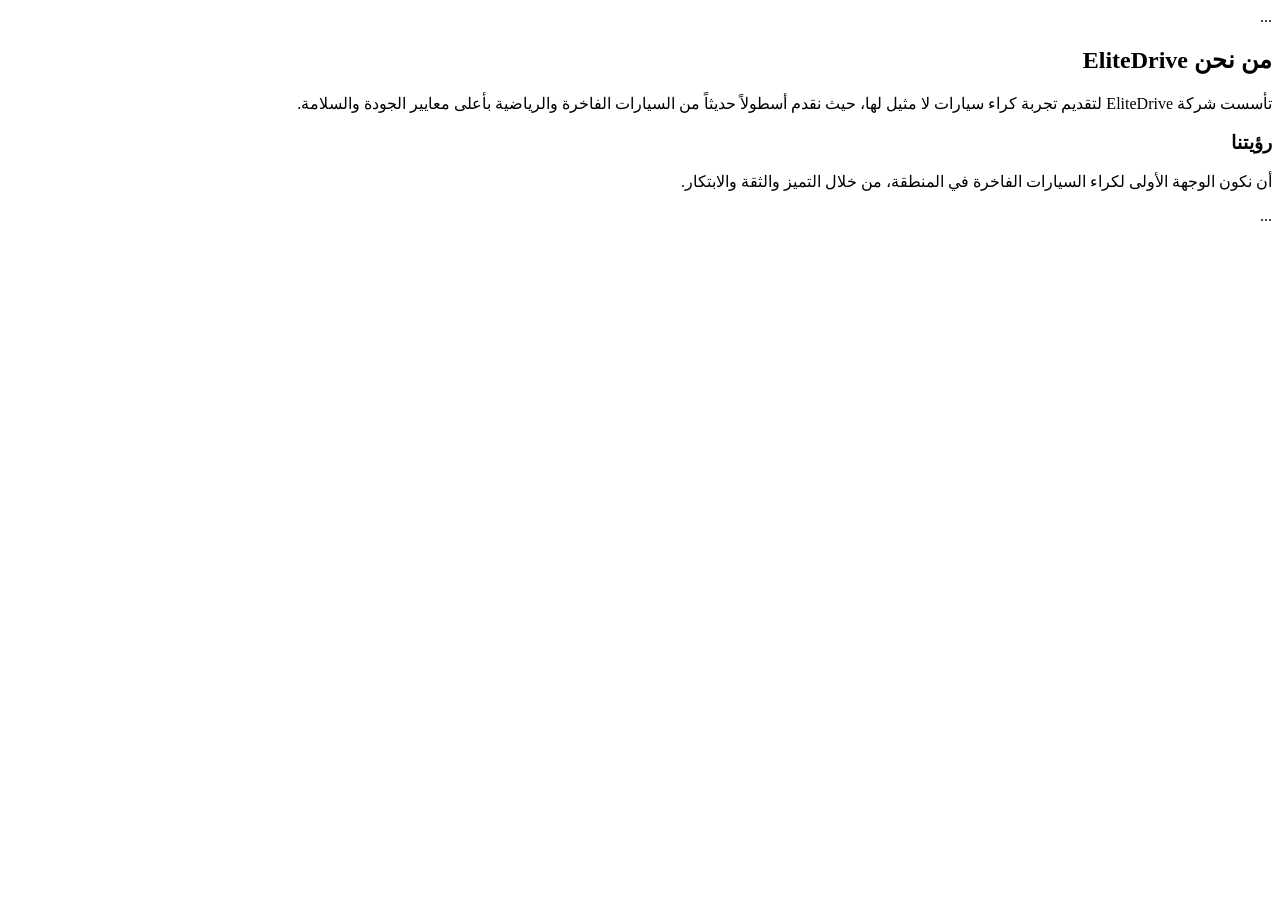
==== about.html @ 100b5f38 "Create about.html" ====
<!DOCTYPE html>
<html lang="ar" dir="rtl">
<head><meta charset="UTF-8"><meta name="viewport" content="width=device-width, initial-scale=1.0"><title>من نحن | EliteDrive</title><link rel="stylesheet" href="css/common.css"><link rel="stylesheet" href="css/about.css"></head>
<body><nav>...</nav><div class="container about-hero"><h2>من نحن <span>EliteDrive</span></h2><p>تأسست شركة EliteDrive لتقديم تجربة كراء سيارات لا مثيل لها، حيث نقدم أسطولاً حديثاً من السيارات الفاخرة والرياضية بأعلى معايير الجودة والسلامة.</p><div class="vision"><h3>رؤيتنا</h3><p>أن نكون الوجهة الأولى لكراء السيارات الفاخرة في المنطقة، من خلال التميز والثقة والابتكار.</p></div></div><footer>...</footer><script src="js/global.js"></script><script src="js/about.js"></script></body>
</html>
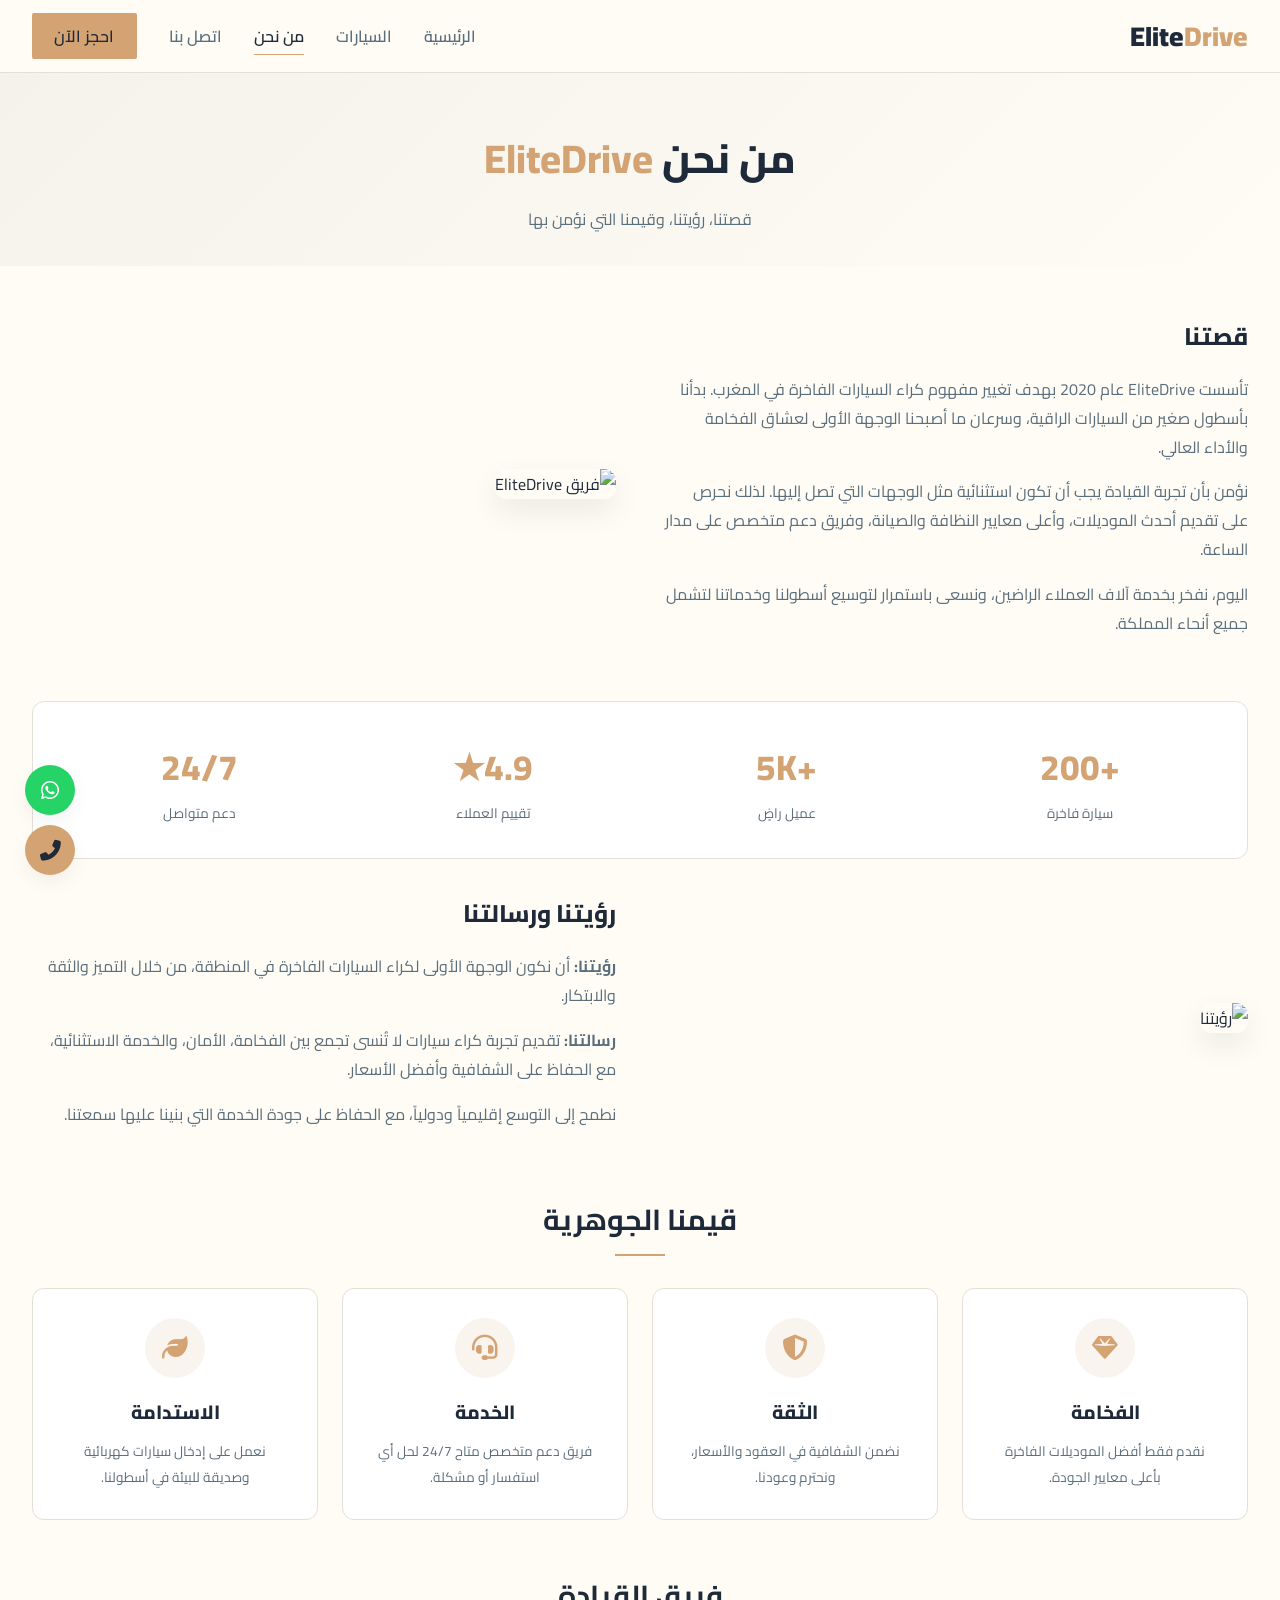
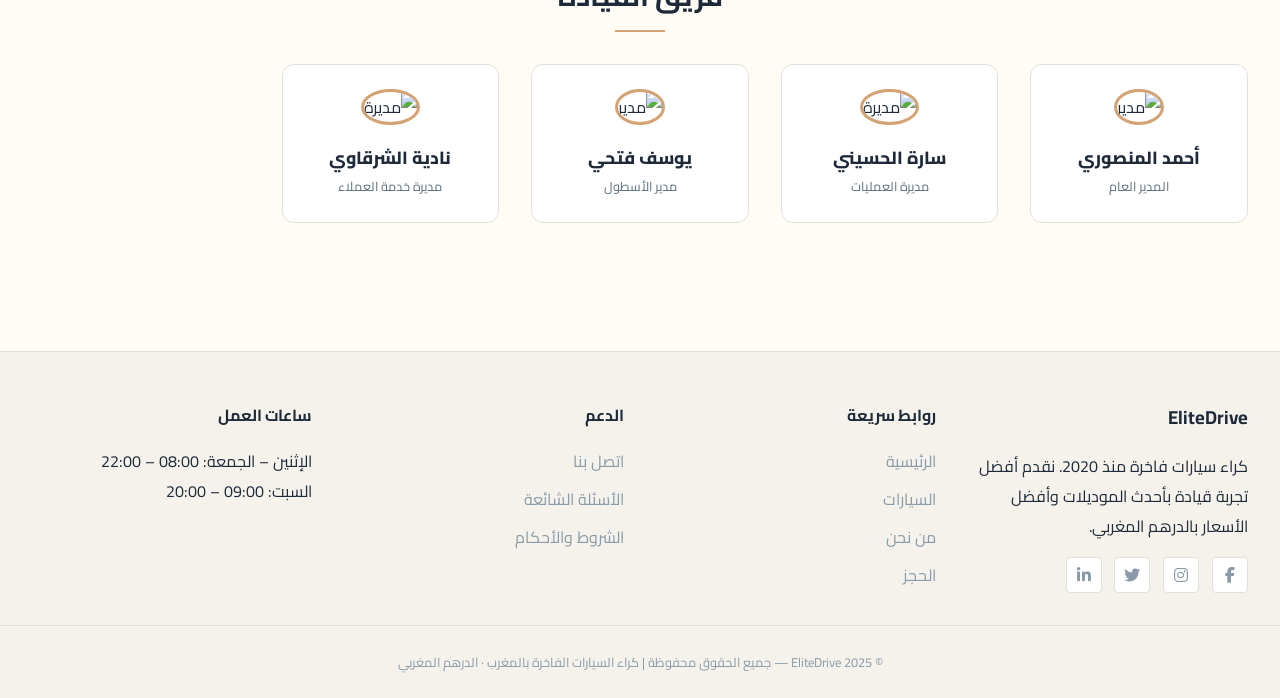
==== commit 7b63642e: "Update about.html" ====
--- a/about.html
+++ b/about.html
@@ -1,5 +1,368 @@
 <!DOCTYPE html>
 <html lang="ar" dir="rtl">
-<head><meta charset="UTF-8"><meta name="viewport" content="width=device-width, initial-scale=1.0"><title>من نحن | EliteDrive</title><link rel="stylesheet" href="css/common.css"><link rel="stylesheet" href="css/about.css"></head>
-<body><nav>...</nav><div class="container about-hero"><h2>من نحن <span>EliteDrive</span></h2><p>تأسست شركة EliteDrive لتقديم تجربة كراء سيارات لا مثيل لها، حيث نقدم أسطولاً حديثاً من السيارات الفاخرة والرياضية بأعلى معايير الجودة والسلامة.</p><div class="vision"><h3>رؤيتنا</h3><p>أن نكون الوجهة الأولى لكراء السيارات الفاخرة في المنطقة، من خلال التميز والثقة والابتكار.</p></div></div><footer>...</footer><script src="js/global.js"></script><script src="js/about.js"></script></body>
+<head>
+  <meta charset="UTF-8">
+  <meta name="viewport" content="width=device-width, initial-scale=1.0, viewport-fit=cover">
+  <meta name="description" content="EliteDrive - من نحن. تعرف على قصتنا ورؤيتنا وخدماتنا في مجال كراء السيارات الفاخرة بالمغرب.">
+  <title>EliteDrive | من نحن</title>
+  <link href="https://fonts.googleapis.com/css2?family=Cairo:wght@300;400;500;600;700;800;900&display=swap" rel="stylesheet">
+  <link rel="stylesheet" href="https://cdnjs.cloudflare.com/ajax/libs/font-awesome/6.4.0/css/all.min.css">
+  <style>
+    :root {
+      --primary: #2c7da0;
+      --primary-light: #489fb5;
+      --primary-dark: #1f5e7a;
+      --secondary: #d4a373;
+      --secondary-light: #e0b98c;
+      --secondary-dark: #b8824f;
+      --light-bg: #fefcf5;
+      --light-bg-alt: #f4f2eb;
+      --card-bg: #ffffff;
+      --text-dark: #1e2a3a;
+      --text-muted: #5a6e7c;
+      --text-dim: #8a9aa8;
+      --border-light: #e2e0d8;
+      --border-hover: #d4a373;
+      --radius: 4px;
+      --radius-lg: 12px;
+      --shadow-sm: 0 8px 20px rgba(0,0,0,0.05);
+      --shadow-md: 0 12px 30px rgba(0,0,0,0.08);
+    }
+    * { margin: 0; padding: 0; box-sizing: border-box; }
+    body {
+      font-family: 'Cairo', sans-serif;
+      background: var(--light-bg);
+      color: var(--text-dark);
+      scroll-behavior: smooth;
+      overflow-x: hidden;
+    }
+    ::-webkit-scrollbar { width: 5px; }
+    ::-webkit-scrollbar-track { background: var(--border-light); }
+    ::-webkit-scrollbar-thumb { background: var(--secondary); border-radius: 10px; }
+    .container { max-width: 1280px; margin: 0 auto; padding: 0 2rem; }
+    .btn {
+      display: inline-flex; align-items: center; gap: 8px; padding: 12px 28px;
+      border-radius: 2px; font-weight: 700; font-size: 0.9rem; cursor: pointer;
+      text-decoration: none; transition: all 0.3s; border: none;
+    }
+    .btn-gold {
+      background: var(--secondary); color: var(--text-dark);
+    }
+    .btn-gold:hover { background: var(--secondary-light); transform: translateY(-2px); box-shadow: 0 8px 20px rgba(212,163,115,0.25); }
+    /* Navbar */
+    .navbar {
+      position: sticky; top: 0; z-index: 1000;
+      background: rgba(254,252,245,0.92); backdrop-filter: blur(16px);
+      border-bottom: 1px solid var(--border-light); transition: all 0.3s;
+    }
+    .navbar.scrolled { background: rgba(254,252,245,0.98); box-shadow: var(--shadow-sm); }
+    .nav-container {
+      max-width: 1400px; margin: 0 auto; padding: 0 2rem;
+      height: 72px; display: flex; align-items: center; justify-content: space-between;
+    }
+    .logo a {
+      font-size: 1.7rem; font-weight: 900; color: var(--text-dark); text-decoration: none;
+    }
+    .logo span { color: var(--secondary); }
+    .nav-menu {
+      display: flex; gap: 2rem; list-style: none;
+    }
+    .nav-menu a {
+      text-decoration: none; color: var(--text-muted); font-weight: 600;
+      transition: 0.3s; position: relative;
+    }
+    .nav-menu a::after {
+      content: ''; position: absolute; bottom: -4px; right: 0;
+      width: 0; height: 1px; background: var(--secondary); transition: width 0.3s;
+    }
+    .nav-menu a:hover, .nav-menu a.active { color: var(--text-dark); }
+    .nav-menu a:hover::after, .nav-menu a.active::after { width: 100%; }
+    .btn-book-nav {
+      background: var(--secondary); color: var(--text-dark) !important;
+      padding: 0.5rem 1.4rem; border-radius: 2px;
+    }
+    .nav-toggle {
+      display: none; background: none; border: 1px solid var(--border-light);
+      width: 42px; height: 42px; border-radius: var(--radius);
+      font-size: 1.1rem; cursor: pointer; color: var(--text-dark);
+    }
+    .nav-toggle:hover { border-color: var(--secondary); color: var(--secondary); }
+    /* Page Header */
+    .page-header {
+      background: linear-gradient(135deg, var(--light-bg-alt), var(--light-bg));
+      padding: 3rem 0 2rem; text-align: center;
+    }
+    .page-header h1 { font-size: 2.5rem; font-weight: 800; color: var(--text-dark); }
+    .page-header h1 span { color: var(--secondary); }
+    .page-header p { color: var(--text-muted); margin-top: 0.5rem; max-width: 700px; margin-left: auto; margin-right: auto; }
+    /* About Content */
+    .about-section { padding: 3rem 0; }
+    .about-grid {
+      display: grid; grid-template-columns: 1fr 1fr; gap: 3rem;
+      align-items: center; margin-bottom: 3rem;
+    }
+    .about-text p { color: var(--text-muted); line-height: 1.8; margin-bottom: 1rem; }
+    .about-text h3 { font-size: 1.5rem; font-weight: 800; margin-bottom: 1rem; color: var(--text-dark); }
+    .about-image img {
+      width: 100%; border-radius: var(--radius-lg); box-shadow: var(--shadow-md);
+    }
+    .stats-grid {
+      display: grid; grid-template-columns: repeat(4, 1fr); gap: 1.5rem;
+      background: var(--card-bg); padding: 2rem; border-radius: var(--radius-lg);
+      border: 1px solid var(--border-light); margin: 2rem 0;
+    }
+    .stat-item { text-align: center; }
+    .stat-number { font-size: 2.2rem; font-weight: 800; color: var(--secondary); }
+    .stat-label { font-size: 0.85rem; color: var(--text-muted); }
+    .values-grid {
+      display: grid; grid-template-columns: repeat(auto-fill, minmax(250px, 1fr));
+      gap: 1.5rem; margin: 2rem 0;
+    }
+    .value-card {
+      background: var(--card-bg); border: 1px solid var(--border-light);
+      border-radius: var(--radius-lg); padding: 1.8rem; text-align: center;
+      transition: 0.3s;
+    }
+    .value-card:hover { transform: translateY(-5px); border-color: var(--border-hover); }
+    .value-icon {
+      width: 60px; height: 60px; background: rgba(212,163,115,0.12);
+      border-radius: 50%; display: flex; align-items: center; justify-content: center;
+      margin: 0 auto 1rem; color: var(--secondary); font-size: 1.6rem;
+    }
+    .value-card h4 { font-size: 1.2rem; font-weight: 800; margin-bottom: 0.5rem; }
+    .value-card p { font-size: 0.85rem; color: var(--text-muted); }
+    .team-grid {
+      display: grid; grid-template-columns: repeat(auto-fill, minmax(200px, 1fr));
+      gap: 2rem; margin: 2rem 0;
+    }
+    .team-card {
+      background: var(--card-bg); border: 1px solid var(--border-light);
+      border-radius: var(--radius-lg); padding: 1.5rem; text-align: center;
+    }
+    .team-card img {
+      width: 100px; height: 100px; border-radius: 50%; object-fit: cover;
+      margin-bottom: 1rem; border: 3px solid var(--secondary);
+    }
+    .team-card h4 { font-size: 1.1rem; font-weight: 800; }
+    .team-card p { font-size: 0.8rem; color: var(--text-muted); }
+    /* Footer */
+    .footer {
+      background: var(--light-bg-alt); border-top: 1px solid var(--border-light);
+      padding: 3rem 0 1.5rem; margin-top: 3rem;
+    }
+    .footer-container {
+      max-width: 1280px; margin: auto; display: flex; flex-wrap: wrap;
+      gap: 2rem; padding: 0 2rem;
+    }
+    .footer-col { flex: 1; min-width: 180px; }
+    .footer-col h3, .footer-col h4 { color: var(--text-dark); margin-bottom: 1rem; }
+    .footer-col a { color: var(--text-dim); text-decoration: none; display: block; margin-bottom: 0.5rem; transition: 0.2s; }
+    .footer-col a:hover { color: var(--secondary); }
+    .social-links { display: flex; gap: 0.8rem; margin-top: 1rem; }
+    .social-links a {
+      width: 36px; height: 36px; background: var(--card-bg);
+      border: 1px solid var(--border-light); border-radius: var(--radius);
+      display: flex; align-items: center; justify-content: center;
+      color: var(--text-dim); transition: 0.2s;
+    }
+    .social-links a:hover { background: var(--secondary); color: var(--text-dark); border-color: var(--secondary); }
+    .footer-bottom { text-align: center; padding-top: 1.5rem; margin-top: 1.5rem; border-top: 1px solid var(--border-light); font-size: 0.8rem; color: var(--text-dim); }
+    /* Floating Buttons */
+    .floaters {
+      position: fixed; bottom: 25px; left: 25px;
+      display: flex; flex-direction: column; gap: 10px; z-index: 999;
+    }
+    .floater {
+      width: 50px; height: 50px; border-radius: 50%;
+      display: flex; align-items: center; justify-content: center;
+      font-size: 1.3rem; text-decoration: none; transition: 0.3s;
+      box-shadow: var(--shadow-sm); cursor: pointer; border: none;
+    }
+    .floater-wa { background: #25d366; color: #fff; }
+    .floater-call { background: var(--secondary); color: var(--text-dark); }
+    .floater-top { background: var(--card-bg); color: var(--text-muted); border: 1px solid var(--border-light); display: none; }
+    .floater:hover { transform: scale(1.08); }
+    /* Reveal */
+    .reveal { opacity: 0; transform: translateY(25px); transition: all 0.6s ease; }
+    .reveal.in { opacity: 1; transform: translateY(0); }
+    /* Responsive */
+    @media (max-width: 992px) {
+      .about-grid { grid-template-columns: 1fr; }
+      .stats-grid { grid-template-columns: repeat(2, 1fr); }
+    }
+    @media (max-width: 768px) {
+      .nav-menu { display: none; flex-direction: column; position: fixed; top: 72px; left: 0; right: 0;
+        background: var(--card-bg); padding: 1.5rem; gap: 1.2rem; border-bottom: 1px solid var(--border-light); }
+      .nav-menu.open { display: flex; }
+      .nav-toggle { display: flex; align-items: center; justify-content: center; }
+      .container { padding: 0 1.2rem; }
+      .page-header h1 { font-size: 2rem; }
+      .stats-grid { grid-template-columns: 1fr 1fr; gap: 1rem; }
+      .team-grid { grid-template-columns: repeat(auto-fill, minmax(150px, 1fr)); }
+    }
+  </style>
+</head>
+<body>
+
+<nav class="navbar" id="navbar">
+  <div class="nav-container">
+    <div class="logo"><a href="index.html">Elite<span>Drive</span></a></div>
+    <button class="nav-toggle" id="navToggle"><i class="fas fa-bars"></i></button>
+    <ul class="nav-menu" id="navMenu">
+      <li><a href="index.html">الرئيسية</a></li>
+      <li><a href="cars.html">السيارات</a></li>
+      <li><a href="about.html" class="active">من نحن</a></li>
+      <li><a href="contact.html">اتصل بنا</a></li>
+      <li><a href="booking.html" class="btn-book-nav">احجز الآن</a></li>
+    </ul>
+  </div>
+</nav>
+
+<section class="page-header">
+  <div class="container">
+    <h1>من نحن <span>EliteDrive</span></h1>
+    <p>قصتنا، رؤيتنا، وقيمنا التي نؤمن بها</p>
+  </div>
+</section>
+
+<section class="about-section">
+  <div class="container">
+    <div class="about-grid reveal">
+      <div class="about-text">
+        <h3>قصتنا</h3>
+        <p>تأسست EliteDrive عام 2020 بهدف تغيير مفهوم كراء السيارات الفاخرة في المغرب. بدأنا بأسطول صغير من السيارات الراقية، وسرعان ما أصبحنا الوجهة الأولى لعشاق الفخامة والأداء العالي.</p>
+        <p>نؤمن بأن تجربة القيادة يجب أن تكون استثنائية مثل الوجهات التي تصل إليها. لذلك نحرص على تقديم أحدث الموديلات، وأعلى معايير النظافة والصيانة، وفريق دعم متخصص على مدار الساعة.</p>
+        <p>اليوم، نفخر بخدمة آلاف العملاء الراضين، ونسعى باستمرار لتوسيع أسطولنا وخدماتنا لتشمل جميع أنحاء المملكة.</p>
+      </div>
+      <div class="about-image">
+        <img src="https://images.unsplash.com/photo-1494976388531-d1058494cdd8?w=600&auto=format" alt="فريق EliteDrive">
+      </div>
+    </div>
+
+    <div class="stats-grid reveal">
+      <div class="stat-item"><div class="stat-number">+200</div><div class="stat-label">سيارة فاخرة</div></div>
+      <div class="stat-item"><div class="stat-number">+5K</div><div class="stat-label">عميل راضٍ</div></div>
+      <div class="stat-item"><div class="stat-number">4.9★</div><div class="stat-label">تقييم العملاء</div></div>
+      <div class="stat-item"><div class="stat-number">24/7</div><div class="stat-label">دعم متواصل</div></div>
+    </div>
+
+    <div class="about-grid reveal" style="direction: rtl;">
+      <div class="about-image">
+        <img src="https://images.unsplash.com/photo-1568605117036-5fe5e7bab0b7?w=600&auto=format" alt="رؤيتنا">
+      </div>
+      <div class="about-text">
+        <h3>رؤيتنا ورسالتنا</h3>
+        <p><strong>رؤيتنا:</strong> أن نكون الوجهة الأولى لكراء السيارات الفاخرة في المنطقة، من خلال التميز والثقة والابتكار.</p>
+        <p><strong>رسالتنا:</strong> تقديم تجربة كراء سيارات لا تُنسى تجمع بين الفخامة، الأمان، والخدمة الاستثنائية، مع الحفاظ على الشفافية وأفضل الأسعار.</p>
+        <p>نطمح إلى التوسع إقليمياً ودولياً، مع الحفاظ على جودة الخدمة التي بنينا عليها سمعتنا.</p>
+      </div>
+    </div>
+
+    <div class="section-header reveal" style="text-align: center; margin: 3rem 0 1.5rem;">
+      <h2 style="font-size: 1.8rem;">قيمنا <span>الجوهرية</span></h2>
+      <div style="width: 50px; height: 2px; background: var(--secondary); margin: 0.5rem auto;"></div>
+    </div>
+    <div class="values-grid reveal">
+      <div class="value-card"><div class="value-icon"><i class="fas fa-gem"></i></div><h4>الفخامة</h4><p>نقدم فقط أفضل الموديلات الفاخرة بأعلى معايير الجودة.</p></div>
+      <div class="value-card"><div class="value-icon"><i class="fas fa-shield-alt"></i></div><h4>الثقة</h4><p>نضمن الشفافية في العقود والأسعار، ونحترم وعودنا.</p></div>
+      <div class="value-card"><div class="value-icon"><i class="fas fa-headset"></i></div><h4>الخدمة</h4><p>فريق دعم متخصص متاح 24/7 لحل أي استفسار أو مشكلة.</p></div>
+      <div class="value-card"><div class="value-icon"><i class="fas fa-leaf"></i></div><h4>الاستدامة</h4><p>نعمل على إدخال سيارات كهربائية وصديقة للبيئة في أسطولنا.</p></div>
+    </div>
+
+    <div class="section-header reveal" style="text-align: center; margin: 3rem 0 1.5rem;">
+      <h2 style="font-size: 1.8rem;">فريق <span>القيادة</span></h2>
+      <div style="width: 50px; height: 2px; background: var(--secondary); margin: 0.5rem auto;"></div>
+    </div>
+    <div class="team-grid reveal">
+      <div class="team-card"><img src="https://randomuser.me/api/portraits/men/32.jpg" alt="مدير"><h4>أحمد المنصوري</h4><p>المدير العام</p></div>
+      <div class="team-card"><img src="https://randomuser.me/api/portraits/women/68.jpg" alt="مديرة"><h4>سارة الحسيني</h4><p>مديرة العمليات</p></div>
+      <div class="team-card"><img src="https://randomuser.me/api/portraits/men/45.jpg" alt="مدير"><h4>يوسف فتحي</h4><p>مدير الأسطول</p></div>
+      <div class="team-card"><img src="https://randomuser.me/api/portraits/women/22.jpg" alt="مديرة"><h4>نادية الشرقاوي</h4><p>مديرة خدمة العملاء</p></div>
+    </div>
+  </div>
+</section>
+
+<footer class="footer">
+  <div class="footer-container">
+    <div class="footer-col">
+      <h3>EliteDrive</h3>
+      <p>كراء سيارات فاخرة منذ 2020. نقدم أفضل تجربة قيادة بأحدث الموديلات وأفضل الأسعار بالدرهم المغربي.</p>
+      <div class="social-links">
+        <a href="#"><i class="fab fa-facebook-f"></i></a>
+        <a href="#"><i class="fab fa-instagram"></i></a>
+        <a href="#"><i class="fab fa-twitter"></i></a>
+        <a href="#"><i class="fab fa-linkedin-in"></i></a>
+      </div>
+    </div>
+    <div class="footer-col">
+      <h4>روابط سريعة</h4>
+      <a href="index.html">الرئيسية</a>
+      <a href="cars.html">السيارات</a>
+      <a href="about.html">من نحن</a>
+      <a href="booking.html">الحجز</a>
+    </div>
+    <div class="footer-col">
+      <h4>الدعم</h4>
+      <a href="contact.html">اتصل بنا</a>
+      <a href="#">الأسئلة الشائعة</a>
+      <a href="#">الشروط والأحكام</a>
+    </div>
+    <div class="footer-col">
+      <h4>ساعات العمل</h4>
+      <p>الإثنين – الجمعة: 08:00 – 22:00<br>السبت: 09:00 – 20:00</p>
+    </div>
+  </div>
+  <div class="footer-bottom">
+    <p>© 2025 EliteDrive — جميع الحقوق محفوظة | كراء السيارات الفاخرة بالمغرب · الدرهم المغربي</p>
+  </div>
+</footer>
+
+<div class="floaters">
+  <a href="https://wa.me/212612345678" class="floater floater-wa" target="_blank"><i class="fab fa-whatsapp"></i></a>
+  <a href="tel:+212512345678" class="floater floater-call"><i class="fas fa-phone-alt"></i></a>
+  <button class="floater floater-top" id="goTop"><i class="fas fa-arrow-up"></i></button>
+</div>
+
+<script>
+  // Navbar scroll effect
+  window.addEventListener("scroll", () => {
+    const navbar = document.getElementById("navbar");
+    if (window.scrollY > 40) navbar.classList.add("scrolled");
+    else navbar.classList.remove("scrolled");
+    const goTop = document.getElementById("goTop");
+    goTop.style.display = window.scrollY > 300 ? "flex" : "none";
+  });
+  document.getElementById("goTop").addEventListener("click", () => window.scrollTo({ top: 0, behavior: "smooth" }));
+
+  // Mobile nav toggle
+  const navToggle = document.getElementById("navToggle");
+  const navMenu = document.getElementById("navMenu");
+  if (navToggle) {
+    navToggle.addEventListener("click", () => {
+      navMenu.classList.toggle("open");
+      const icon = navToggle.querySelector("i");
+      icon.className = navMenu.classList.contains("open") ? "fas fa-times" : "fas fa-bars";
+    });
+  }
+
+  // Close menu on anchor click
+  document.querySelectorAll(".nav-menu a").forEach(link => {
+    link.addEventListener("click", () => {
+      navMenu.classList.remove("open");
+      if (navToggle) navToggle.querySelector("i").className = "fas fa-bars";
+    });
+  });
+
+  // Reveal animation
+  const observer = new IntersectionObserver((entries) => {
+    entries.forEach(e => {
+      if (e.isIntersecting) {
+        e.target.classList.add("in");
+        observer.unobserve(e.target);
+      }
+    });
+  }, { threshold: 0.1, rootMargin: "0px 0px -40px 0px" });
+  document.querySelectorAll(".reveal").forEach(el => observer.observe(el));
+</script>
+</body>
 </html>
